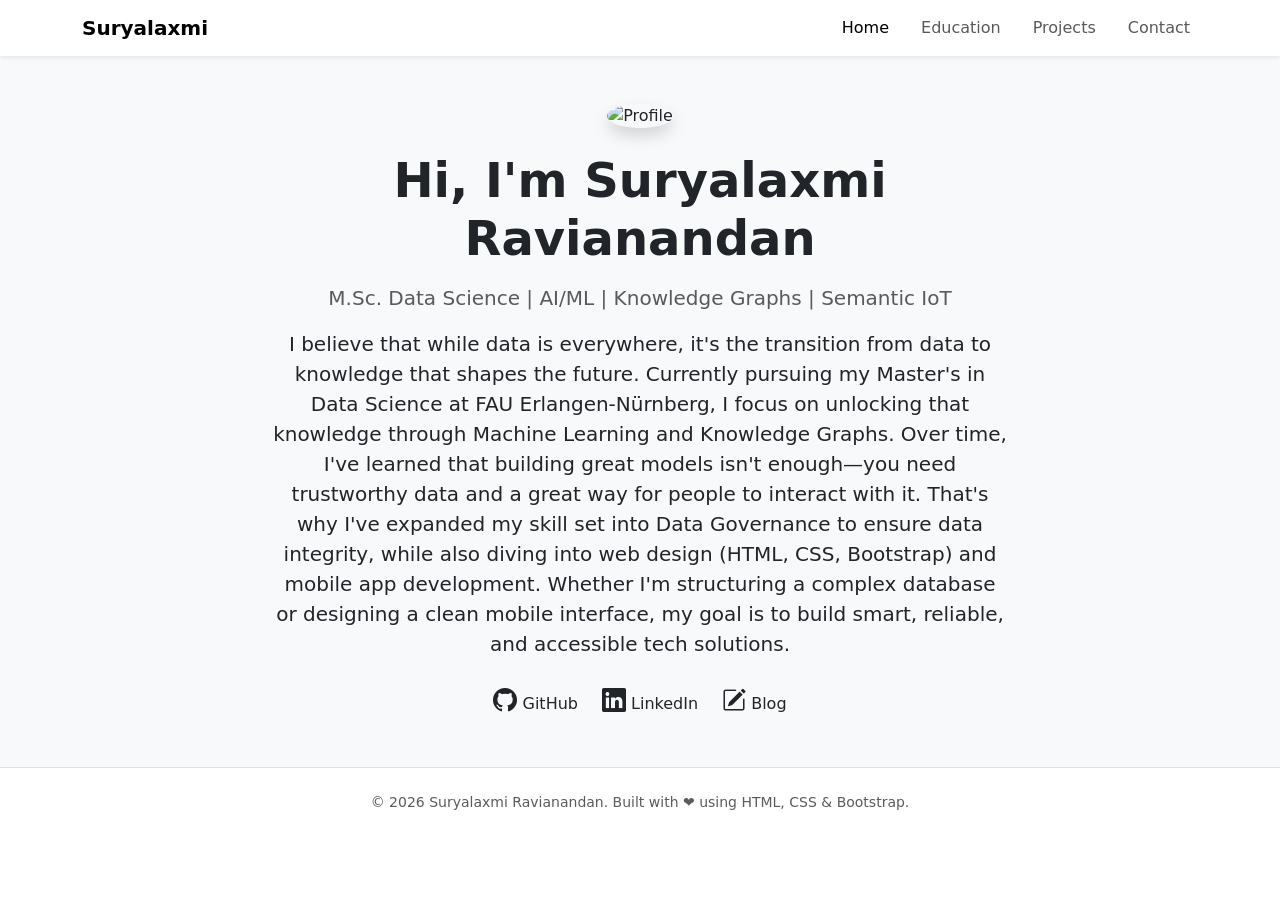
==== index.html @ 90bdd828 "Add files via upload" ====
<!DOCTYPE html>
<html lang="en">
<head>
  <meta charset="UTF-8" />
  <meta name="viewport" content="width=device-width, initial-scale=1.0"/>

  <title>Suryalaxmi Ravianandan | Data Scientist & AI Engineer</title>
  <meta name="description" content="M.Sc. Data Scientist specializing in AI/ML, Knowledge Graphs & Semantic IoT. Portfolio showcasing Python, LLMs, RML, QA testing & compliance automation.">
  <meta name="keywords" content="data science, AI, machine learning, knowledge graphs, Python, semantic web, IoT, QA testing, content moderation">
  <meta name="author" content="Suryalaxmi Ravianandan">

  <link rel="preconnect" href="https://fonts.googleapis.com">
  <link rel="preconnect" href="https://fonts.gstatic.com" crossorigin>
  <link href="https://fonts.googleapis.com/css2?family=Poppins:wght@400;500;600;700&family=Roboto:wght@300;400;500&display=swap" rel="stylesheet">
  <link href="https://cdn.jsdelivr.net/npm/bootstrap@5.3.0/dist/css/bootstrap.min.css" rel="stylesheet">
  <link rel="stylesheet" href="https://cdn.jsdelivr.net/npm/bootstrap-icons@1.11.0/font/bootstrap-icons.css">
  <link href="https://unpkg.com/aos@2.3.1/dist/aos.css" rel="stylesheet">
  <link rel="stylesheet" href="css/styles.css">
</head>

<body>

  <nav class="navbar navbar-expand-lg navbar-light bg-white shadow-sm sticky-top">
    <div class="container">
      <a class="navbar-brand fw-bold" href="index.html">Suryalaxmi</a>
      <button class="navbar-toggler" type="button" data-bs-toggle="collapse" data-bs-target="#navbarNav">
        <span class="navbar-toggler-icon"></span>
      </button>
      <div class="collapse navbar-collapse justify-content-end" id="navbarNav">
        <ul class="navbar-nav gap-3">
          <li class="nav-item"><a class="nav-link active" href="index.html">Home</a></li>
          <li class="nav-item"><a class="nav-link" href="resume.html">Education</a></li>
          <li class="nav-item"><a class="nav-link" href="projects.html">Projects</a></li>
          <li class="nav-item"><a class="nav-link" href="contact.html">Contact</a></li>
        </ul>
      </div>
    </div>
  </nav>

  <main id="hero" class="py-5 py-lg-7 bg-light">
    <div class="container">
      <div class="row align-items-center">
        <div class="col-lg-8 mx-auto text-center" data-aos="fade-up">
          <img src="assets/my-photo1.jpeg" alt="Profile" class="rounded-circle mb-4 shadow" width="150">
          <h5 class="display-5 fw-bold mb-3 text-center">Hi, I'm Suryalaxmi Ravianandan</h5>
          <p class="lead text-muted">M.Sc. Data Science | AI/ML | Knowledge Graphs | Semantic IoT</p>

          <p class="lead mb-4">
            <span class="d-block d-md-inline">I believe that while data is everywhere, it's the transition from data to knowledge that shapes the future.
              Currently pursuing my Master's in Data Science at FAU Erlangen-Nürnberg, I focus on unlocking that knowledge through Machine Learning and Knowledge Graphs.

              Over time, I've learned that building great models isn't enough—you need trustworthy data and a great way for people to interact with it.
              That's why I've expanded my skill set into Data Governance to ensure data integrity, while also diving into web design (HTML, CSS, Bootstrap) and mobile app development.
              Whether I'm structuring a complex database or designing a clean mobile interface, my goal is to build smart, reliable, and accessible tech solutions.
            </span>
          </p>

          <div class="mt-4 d-flex justify-content-center gap-4 social-links">
            <a href="https://github.com/suravi73" target="_blank" rel="noopener noreferrer" class="text-decoration-none text-dark">
              <i class="bi bi-github fs-4"></i> GitHub
            </a>
            <a href="http://www.linkedin.com/in/suryalaxmi-ravianandan" target="_blank" rel="noopener noreferrer" class="text-decoration-none text-dark">
              <i class="bi bi-linkedin fs-4"></i> LinkedIn
            </a>
            <a href="https://suryasbloom.wordpress.com/" target="_blank" rel="noopener noreferrer" class="text-decoration-none text-dark">
              <i class="bi bi-pencil-square fs-4"></i> Blog
            </a>
          </div>
        </div>
      </div>
    </div>
  </main>

  <footer class="py-4 text-center text-muted small border-top">
    <div class="container">
      &copy; 2026 Suryalaxmi Ravianandan. Built with ❤️ using HTML, CSS & Bootstrap.
    </div>
  </footer>

  <script src="https://cdn.jsdelivr.net/npm/bootstrap@5.3.0/dist/js/bootstrap.bundle.min.js"></script>
  <script src="https://unpkg.com/aos@2.3.1/dist/aos.js"></script>
  <script>AOS.init({ duration: 800, once: true });</script>

</body>
</html>
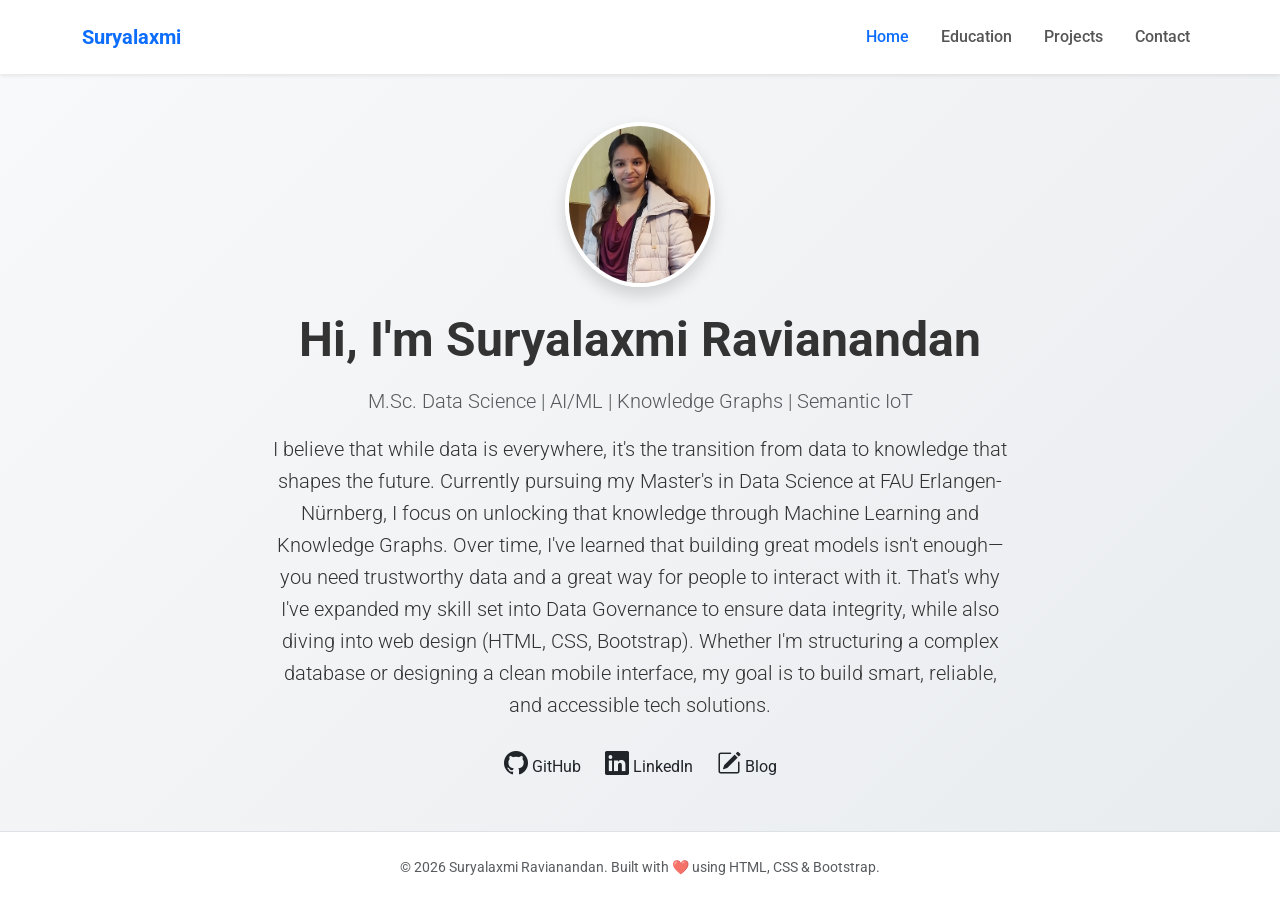
==== commit 69c29774: "Update introduction in index.html Removed mention of mobile app development from the introduction." ====
--- a/index.html
+++ b/index.html
@@ -50,7 +50,7 @@
               Currently pursuing my Master's in Data Science at FAU Erlangen-Nürnberg, I focus on unlocking that knowledge through Machine Learning and Knowledge Graphs.
 
               Over time, I've learned that building great models isn't enough—you need trustworthy data and a great way for people to interact with it.
-              That's why I've expanded my skill set into Data Governance to ensure data integrity, while also diving into web design (HTML, CSS, Bootstrap) and mobile app development.
+              That's why I've expanded my skill set into Data Governance to ensure data integrity, while also diving into web design (HTML, CSS, Bootstrap).
               Whether I'm structuring a complex database or designing a clean mobile interface, my goal is to build smart, reliable, and accessible tech solutions.
             </span>
           </p>
--- a/css/styles.css
+++ b/css/styles.css
@@ -0,0 +1,208 @@
+/* ============================================
+   CUSTOM STYLES FOR PORTFOLIO
+   ============================================ */
+
+/* --- Global Settings --- */
+html {
+  scroll-behavior: smooth;
+  scroll-padding-top: 80px; /* Offset for sticky navbar */
+}
+
+body {
+  font-family: 'Roboto', -apple-system, BlinkMacSystemFont, 'Segoe UI', sans-serif;
+  font-weight: 400;
+  line-height: 1.6;
+  color: #333;
+}
+
+h1, h2, h3, h4, h5, h6,
+.navbar-brand,
+.resume-title {
+  font-family: 'Poppins', 'Roboto', sans-serif;
+  font-weight: 600;
+}
+
+/* --- Navbar --- */
+.navbar {
+  padding: 1rem 0;
+}
+
+.navbar-brand {
+  font-size: 1.25rem;
+  color: #0d6efd !important;
+}
+
+.nav-link {
+  font-weight: 500;
+  color: #555 !important;
+  transition: color 0.2s ease;
+}
+
+.nav-link:hover,
+.nav-link.active {
+  color: #0d6efd !important;
+}
+
+/* --- Page layout (multi-page) --- */
+.page-main {
+  min-height: calc(100vh - 160px);
+}
+#hero {
+  min-height: 80vh;
+  display: flex;
+  align-items: center;
+  background: linear-gradient(135deg, #f8f9fa 0%, #e9ecef 100%);
+}
+
+#hero img {
+  border: 4px solid white;
+  box-shadow: 0 0.5rem 1rem rgba(0,0,0,0.15);
+  transition: transform 0.3s ease;
+}
+
+#hero img:hover {
+  transform: scale(1.05);
+}
+
+/* --- Resume Section --- */
+.resume-section {
+  padding: 5rem 0;
+}
+
+.resume-title {
+  font-size: 1.5rem;
+  color: #2c3e50;
+}
+
+.resume-item {
+  transition: transform 0.2s ease, box-shadow 0.2s ease;
+  background: white;
+}
+
+.resume-item:hover {
+  transform: translateY(-3px);
+  box-shadow: 0 0.75rem 1.5rem rgba(0,0,0,0.1) !important;
+}
+
+/* --- Skill Badges --- */
+.badge {
+  font-weight: 500;
+  font-size: 0.85rem;
+  padding: 0.4em 0.8em;
+  border-radius: 6px;
+}
+
+/* --- Buttons --- */
+.btn {
+  padding: 0.6rem 1.5rem;
+  font-weight: 500;
+  border-radius: 8px;
+  transition: all 0.2s ease;
+}
+
+.btn-primary {
+  background: #0d6efd;
+  border: none;
+}
+
+.btn-primary:hover {
+  background: #0b5ed7;
+  transform: translateY(-2px);
+  box-shadow: 0 0.5rem 1rem rgba(13, 110, 253, 0.3);
+}
+
+.btn-outline-secondary:hover {
+  transform: translateY(-2px);
+}
+
+/* --- Social Links --- */
+.social-links a {
+  transition: transform 0.2s ease, color 0.2s ease;
+}
+
+.social-links a:hover {
+  transform: translateY(-3px);
+  color: #0d6efd !important;
+}
+
+/* --- Contact Section --- */
+#contact {
+  background: linear-gradient(135deg, #f8f9fa 0%, #ffffff 100%);
+}
+
+/* --- Footer --- */
+footer {
+  background: #fff;
+  font-size: 0.9rem;
+}
+
+/* --- Section Spacing --- */
+section {
+  padding: 4rem 0;
+}
+
+/* --- Responsive Tweaks --- */
+@media (max-width: 991px) {
+  #hero {
+    min-height: auto;
+    padding: 4rem 0;
+  }
+  
+  .col-lg-6 {
+    margin-bottom: 2rem;
+  }
+  
+  section {
+    padding: 3rem 0;
+  }
+}
+
+/* --- Anchor Scroll Offset (for sections with IDs) --- */
+section[id] {
+  scroll-margin-top: 80px;
+}
+
+/* --- Skill Tags Container --- */
+.skill-tags {
+  display: flex;
+  flex-wrap: wrap;
+  gap: 0.5rem;
+}
+
+/* --- Resume Item List Styling --- */
+.resume-item ul {
+  padding-left: 1.2rem;
+  margin-bottom: 0.5rem;
+}
+
+.resume-item ul li {
+  margin-bottom: 0.25rem;
+}
+
+/* --- Link Styling --- */
+a {
+  color: #0d6efd;
+  text-decoration: none;
+  transition: color 0.2s ease;
+}
+
+a:hover {
+  color: #0b5ed7;
+  text-decoration: underline;
+}
+
+/* --- Profile Image Responsive --- */
+@media (max-width: 576px) {
+  #hero img {
+    width: 120px !important;
+    height: 120px !important;
+  }
+  
+  .display-5 {
+    font-size: 1.75rem;
+  }
+  
+  .lead {
+    font-size: 1rem;
+  }
+}
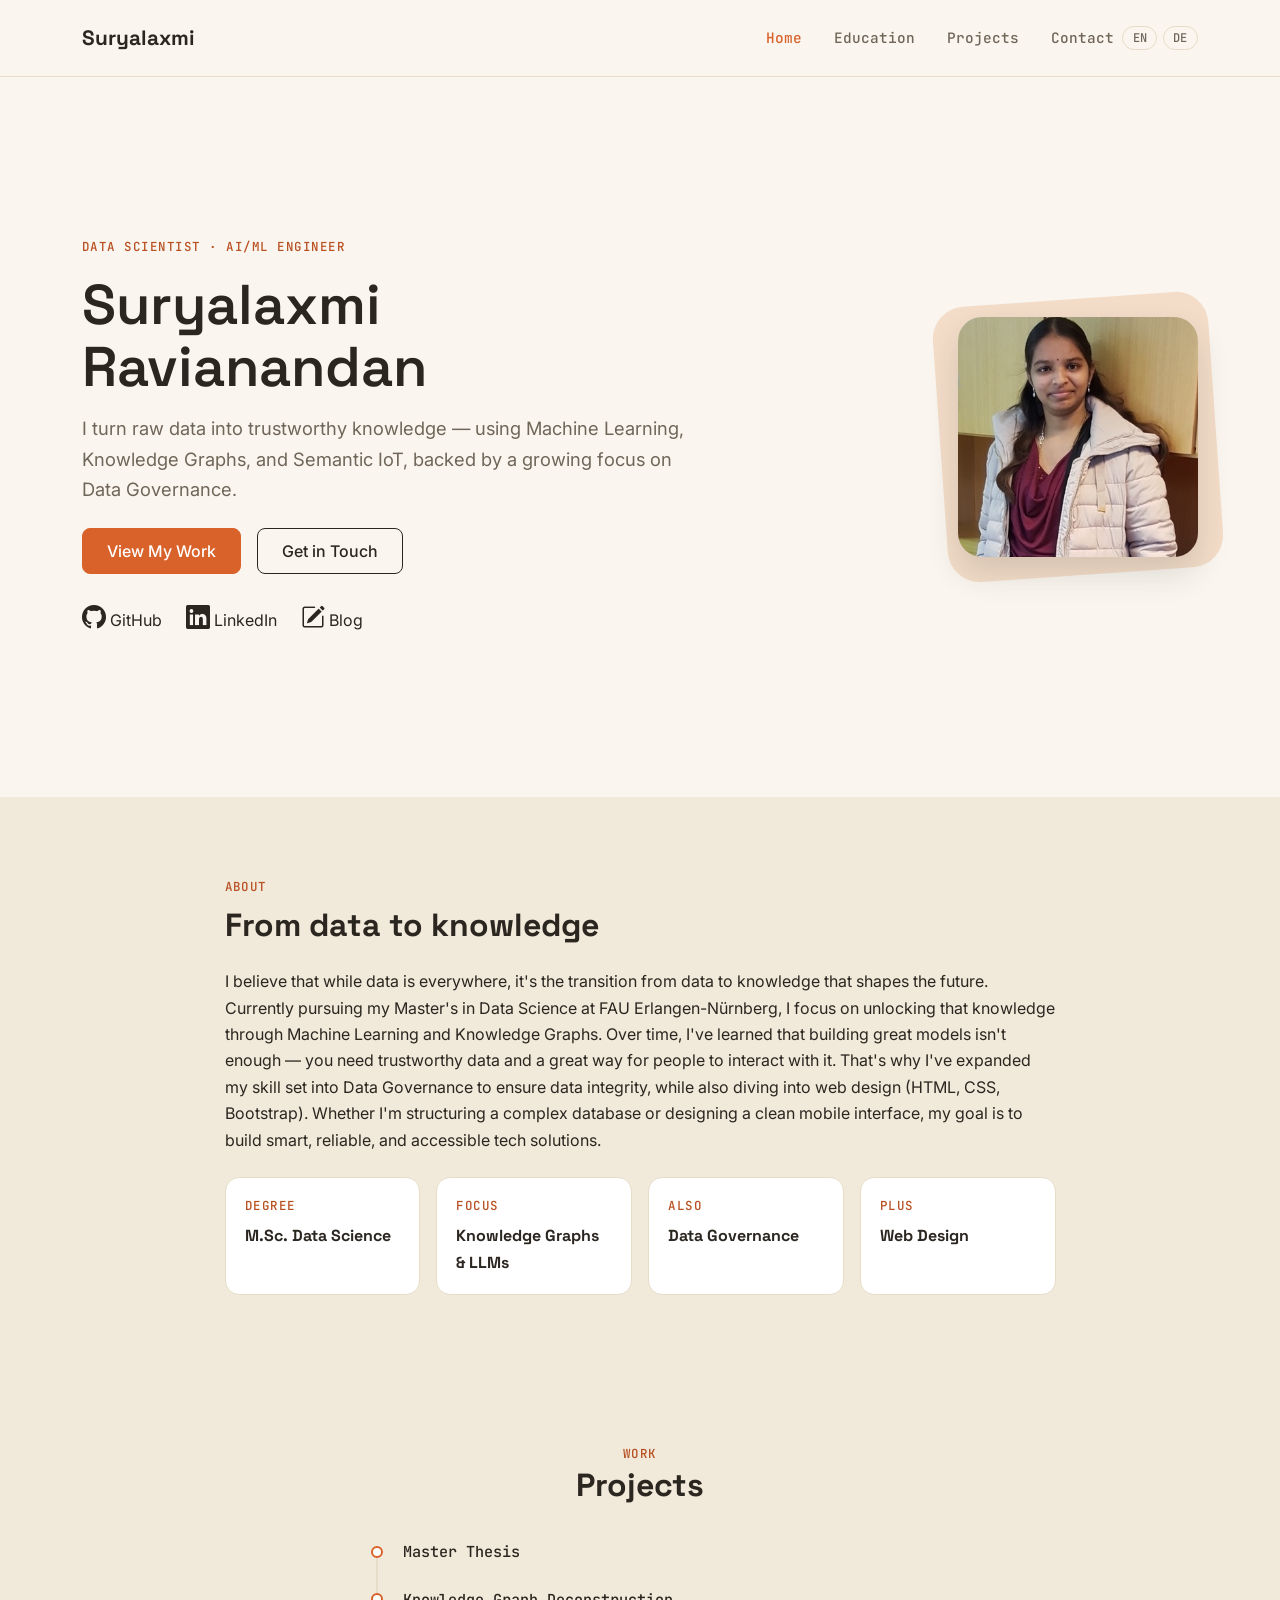
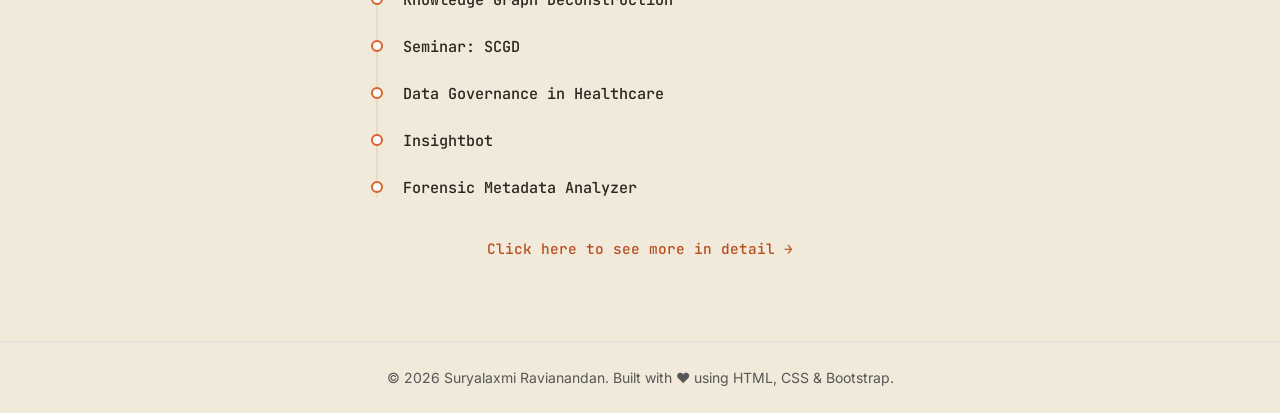
==== commit 6dacf146: "Update index.html" ====
--- a/index.html
+++ b/index.html
@@ -3,6 +3,7 @@
 <head>
   <meta charset="UTF-8" />
   <meta name="viewport" content="width=device-width, initial-scale=1.0"/>
+  <script>(function(){try{if(localStorage.getItem('site-lang')==='de'){document.documentElement.setAttribute('data-lang','de');}}catch(e){}})();</script>
 
   <title>Suryalaxmi Ravianandan | Data Scientist & AI Engineer</title>
   <meta name="description" content="M.Sc. Data Scientist specializing in AI/ML, Knowledge Graphs & Semantic IoT. Portfolio showcasing Python, LLMs, RML, QA testing & compliance automation.">
@@ -11,7 +12,7 @@
 
   <link rel="preconnect" href="https://fonts.googleapis.com">
   <link rel="preconnect" href="https://fonts.gstatic.com" crossorigin>
-  <link href="https://fonts.googleapis.com/css2?family=Poppins:wght@400;500;600;700&family=Roboto:wght@300;400;500&display=swap" rel="stylesheet">
+  <link href="https://fonts.googleapis.com/css2?family=Space+Grotesk:wght@500;600;700&family=Inter:wght@300;400;500;600&family=JetBrains+Mono:wght@400;500&display=swap" rel="stylesheet">
   <link href="https://cdn.jsdelivr.net/npm/bootstrap@5.3.0/dist/css/bootstrap.min.css" rel="stylesheet">
   <link rel="stylesheet" href="https://cdn.jsdelivr.net/npm/bootstrap-icons@1.11.0/font/bootstrap-icons.css">
   <link href="https://unpkg.com/aos@2.3.1/dist/aos.css" rel="stylesheet">
@@ -20,66 +21,178 @@
 
 <body>
 
-  <nav class="navbar navbar-expand-lg navbar-light bg-white shadow-sm sticky-top">
+  <nav class="navbar navbar-expand-lg navbar-light site-nav sticky-top">
     <div class="container">
       <a class="navbar-brand fw-bold" href="index.html">Suryalaxmi</a>
-      <button class="navbar-toggler" type="button" data-bs-toggle="collapse" data-bs-target="#navbarNav">
-        <span class="navbar-toggler-icon"></span>
-      </button>
       <div class="collapse navbar-collapse justify-content-end" id="navbarNav">
         <ul class="navbar-nav gap-3">
-          <li class="nav-item"><a class="nav-link active" href="index.html">Home</a></li>
-          <li class="nav-item"><a class="nav-link" href="resume.html">Education</a></li>
-          <li class="nav-item"><a class="nav-link" href="projects.html">Projects</a></li>
-          <li class="nav-item"><a class="nav-link" href="contact.html">Contact</a></li>
+          <li class="nav-item">
+            <a class="nav-link active lang-en" href="index.html">Home</a>
+            <a class="nav-link active lang-de" href="index.html">Start</a>
+          </li>
+          <li class="nav-item">
+            <a class="nav-link lang-en" href="resume.html">Education</a>
+            <a class="nav-link lang-de" href="resume.html">Ausbildung</a>
+          </li>
+          <li class="nav-item">
+            <a class="nav-link lang-en" href="projects.html">Projects</a>
+            <a class="nav-link lang-de" href="projects.html">Projekte</a>
+          </li>
+          <li class="nav-item">
+            <a class="nav-link lang-en" href="contact.html">Contact</a>
+            <a class="nav-link lang-de" href="contact.html">Kontakt</a>
+          </li>
         </ul>
+      </div>
+      <div class="d-flex align-items-center gap-2">
+        <div class="lang-switch" role="group" aria-label="Language switch">
+          <button type="button" class="lang-btn" data-lang-btn="en">EN</button>
+          <button type="button" class="lang-btn" data-lang-btn="de">DE</button>
+        </div>
+        <button class="navbar-toggler" type="button" data-bs-toggle="collapse" data-bs-target="#navbarNav">
+          <span class="navbar-toggler-icon"></span>
+        </button>
       </div>
     </div>
   </nav>
 
-  <main id="hero" class="py-5 py-lg-7 bg-light">
+  <main id="hero">
     <div class="container">
-      <div class="row align-items-center">
-        <div class="col-lg-8 mx-auto text-center" data-aos="fade-up">
-          <img src="assets/my-photo1.jpeg" alt="Profile" class="rounded-circle mb-4 shadow" width="150">
-          <h5 class="display-5 fw-bold mb-3 text-center">Hi, I'm Suryalaxmi Ravianandan</h5>
-          <p class="lead text-muted">M.Sc. Data Science | AI/ML | Knowledge Graphs | Semantic IoT</p>
-
-          <p class="lead mb-4">
-            <span class="d-block d-md-inline">I believe that while data is everywhere, it's the transition from data to knowledge that shapes the future.
-              Currently pursuing my Master's in Data Science at FAU Erlangen-Nürnberg, I focus on unlocking that knowledge through Machine Learning and Knowledge Graphs.
-
-              Over time, I've learned that building great models isn't enough—you need trustworthy data and a great way for people to interact with it.
-              That's why I've expanded my skill set into Data Governance to ensure data integrity, while also diving into web design (HTML, CSS, Bootstrap).
-              Whether I'm structuring a complex database or designing a clean mobile interface, my goal is to build smart, reliable, and accessible tech solutions.
-            </span>
+      <div class="row align-items-center g-5">
+        <div class="col-lg-7" data-aos="fade-up">
+          <p class="eyebrow mb-3 lang-en">Data Scientist · AI/ML Engineer</p>
+          <p class="eyebrow mb-3 lang-de">Data Scientist · KI/ML-Ingenieurin</p>
+          <h1 class="hero-name">Suryalaxmi<br>Ravianandan</h1>
+          <p class="hero-tagline mb-4 lang-en">
+            I turn raw data into trustworthy knowledge — using Machine Learning, Knowledge Graphs, and Semantic IoT, backed by a growing focus on Data Governance.
           </p>
-
-          <div class="mt-4 d-flex justify-content-center gap-4 social-links">
-            <a href="https://github.com/suravi73" target="_blank" rel="noopener noreferrer" class="text-decoration-none text-dark">
+          <p class="hero-tagline mb-4 lang-de">
+            Ich verwandle Rohdaten in vertrauenswürdiges Wissen — mit Machine Learning, Knowledge Graphs und Semantic IoT, ergänzt durch einen wachsenden Schwerpunkt auf Data Governance.
+          </p>
+          <div class="d-flex flex-wrap gap-3 mb-4">
+            <a href="projects.html" class="btn btn-accent lang-en">View My Work</a>
+            <a href="projects.html" class="btn btn-accent lang-de">Meine Projekte</a>
+            <a href="contact.html" class="btn btn-outline-accent lang-en">Get in Touch</a>
+            <a href="contact.html" class="btn btn-outline-accent lang-de">Kontakt aufnehmen</a>
+          </div>
+          <div class="d-flex gap-4 social-links">
+            <a href="https://github.com/suravi73" target="_blank" rel="noopener noreferrer" class="text-decoration-none">
               <i class="bi bi-github fs-4"></i> GitHub
             </a>
-            <a href="http://www.linkedin.com/in/suryalaxmi-ravianandan" target="_blank" rel="noopener noreferrer" class="text-decoration-none text-dark">
+            <a href="http://www.linkedin.com/in/suryalaxmi-ravianandan" target="_blank" rel="noopener noreferrer" class="text-decoration-none">
               <i class="bi bi-linkedin fs-4"></i> LinkedIn
             </a>
-            <a href="https://suryasbloom.wordpress.com/" target="_blank" rel="noopener noreferrer" class="text-decoration-none text-dark">
+            <a href="https://suryasbloom.wordpress.com/" target="_blank" rel="noopener noreferrer" class="text-decoration-none">
               <i class="bi bi-pencil-square fs-4"></i> Blog
             </a>
           </div>
+        </div>
+        <div class="col-lg-5 text-center text-lg-end" data-aos="fade-up" data-aos-delay="100">
+          <span class="hero-photo-wrap">
+            <img src="assets/my-photo1.jpeg" alt="Profile" class="hero-photo">
+          </span>
         </div>
       </div>
     </div>
   </main>
 
+  <section id="about" class="about-section">
+    <div class="container">
+      <div class="row justify-content-center">
+        <div class="col-lg-9" data-aos="fade-up">
+          <p class="eyebrow mb-2 lang-en">About</p>
+          <p class="eyebrow mb-2 lang-de">Über mich</p>
+          <h2 class="fw-bold mb-4 lang-en">From data to knowledge</h2>
+          <h2 class="fw-bold mb-4 lang-de">Von Daten zu Wissen</h2>
+          <p class="mb-4 lang-en">
+            I believe that while data is everywhere, it's the transition from data to knowledge that shapes the future.
+            Currently pursuing my Master's in Data Science at FAU Erlangen-Nürnberg, I focus on unlocking that knowledge through Machine Learning and Knowledge Graphs.
+            Over time, I've learned that building great models isn't enough — you need trustworthy data and a great way for people to interact with it.
+            That's why I've expanded my skill set into Data Governance to ensure data integrity, while also diving into web design (HTML, CSS, Bootstrap).
+            Whether I'm structuring a complex database or designing a clean mobile interface, my goal is to build smart, reliable, and accessible tech solutions.
+          </p>
+          <p class="mb-4 lang-de">
+            Ich glaube, dass Daten zwar überall vorhanden sind, aber erst der Übergang von Daten zu Wissen die Zukunft gestaltet.
+            Im Rahmen meines Masterstudiums in Data Science an der FAU Erlangen-Nürnberg erschließe ich dieses Wissen mit Machine Learning und Knowledge Graphs.
+            Mit der Zeit habe ich gelernt, dass gute Modelle allein nicht genügen — man braucht vertrauenswürdige Daten und eine gute Art, mit ihnen zu interagieren.
+            Deshalb habe ich mein Profil um Data Governance erweitert, um Datenintegrität sicherzustellen, und mich zusätzlich dem Webdesign (HTML, CSS, Bootstrap) gewidmet.
+            Ob ich eine komplexe Datenbank strukturiere oder eine übersichtliche mobile Oberfläche gestalte — mein Ziel ist es, smarte, zuverlässige und zugängliche Technik zu bauen.
+          </p>
+          <div class="row g-3">
+            <div class="col-6 col-md-3">
+              <div class="highlight-card">
+                <span class="mono-label lang-en">Degree</span>
+                <span class="mono-label lang-de">Abschluss</span>
+                <strong>M.Sc. Data Science</strong>
+              </div>
+            </div>
+            <div class="col-6 col-md-3">
+              <div class="highlight-card">
+                <span class="mono-label lang-en">Focus</span>
+                <span class="mono-label lang-de">Schwerpunkt</span>
+                <strong class="lang-en">Knowledge Graphs & LLMs</strong>
+                <strong class="lang-de">Knowledge Graphs & LLMs</strong>
+              </div>
+            </div>
+            <div class="col-6 col-md-3">
+              <div class="highlight-card">
+                <span class="mono-label lang-en">Also</span>
+                <span class="mono-label lang-de">Außerdem</span>
+                <strong>Data Governance</strong>
+              </div>
+            </div>
+            <div class="col-6 col-md-3">
+              <div class="highlight-card">
+                <span class="mono-label lang-en">Plus</span>
+                <span class="mono-label lang-de">Zudem</span>
+                <strong class="lang-en">Web Design</strong>
+                <strong class="lang-de">Webdesign</strong>
+              </div>
+            </div>
+          </div>
+        </div>
+      </div>
+    </div>
+  </section>
+
+  <section id="projects-preview" class="projects-preview-section">
+    <div class="container">
+      <div class="text-center mb-4" data-aos="fade-up">
+        <span class="eyebrow lang-en">Work</span>
+        <span class="eyebrow lang-de">Arbeit</span>
+        <h2 class="fw-bold lang-en">Projects</h2>
+        <h2 class="fw-bold lang-de">Projekte</h2>
+      </div>
+      <div class="row justify-content-center">
+        <div class="col-lg-6">
+          <ul class="project-graph list-unstyled" data-aos="fade-up" data-aos-delay="100">
+            <li class="project-node"><a href="projects.html">Master Thesis</a></li>
+            <li class="project-node"><a href="projects.html">Knowledge Graph Deconstruction</a></li>
+            <li class="project-node"><a href="projects.html">Seminar: SCGD</a></li>
+            <li class="project-node"><a href="projects.html">Data Governance in Healthcare</a></li>
+            <li class="project-node"><a href="projects.html">Insightbot</a></li>
+            <li class="project-node"><a href="projects.html">Forensic Metadata Analyzer</a></li>
+          </ul>
+          <p class="text-center mt-4" data-aos="fade-up">
+            <a href="projects.html" class="view-more-link lang-en">Click here to see more in detail &rarr;</a>
+            <a href="projects.html" class="view-more-link lang-de">Hier klicken für mehr Details &rarr;</a>
+          </p>
+        </div>
+      </div>
+    </div>
+  </section>
+
   <footer class="py-4 text-center text-muted small border-top">
     <div class="container">
-      &copy; 2026 Suryalaxmi Ravianandan. Built with ❤️ using HTML, CSS & Bootstrap.
+      <span class="lang-en">&copy; 2026 Suryalaxmi Ravianandan. Built with ❤️ using HTML, CSS & Bootstrap.</span>
+      <span class="lang-de">&copy; 2026 Suryalaxmi Ravianandan. Erstellt mit ❤️ mit HTML, CSS & Bootstrap.</span>
     </div>
   </footer>
 
   <script src="https://cdn.jsdelivr.net/npm/bootstrap@5.3.0/dist/js/bootstrap.bundle.min.js"></script>
   <script src="https://unpkg.com/aos@2.3.1/dist/aos.js"></script>
   <script>AOS.init({ duration: 800, once: true });</script>
+  <script src="js/lang.js"></script>
 
 </body>
 </html>
--- a/css/styles.css
+++ b/css/styles.css
@@ -1,67 +1,219 @@
 /* ============================================
-   CUSTOM STYLES FOR PORTFOLIO
+   DESIGN TOKENS
    ============================================ */
+:root {
+  --bg: #faf6ef;
+  --bg-soft: #f1e9da;
+  --surface: #ffffff;
+  --ink: #2b2620;
+  --ink-muted: #6f6659;
+  --border: #e6dcc8;
+
+  --accent: #d9622b;
+  --accent-dark: #b84f21;
+  --accent-soft: #f3ddc9;
+
+  --font-display: 'Space Grotesk', 'Poppins', sans-serif;
+  --font-body: 'Inter', 'Roboto', sans-serif;
+  --font-mono: 'JetBrains Mono', 'Courier New', monospace;
+}
+
+/* --- Language toggle visibility --- */
+html:not([data-lang="de"]) .lang-de {
+  display: none !important;
+}
+
+html[data-lang="de"] .lang-en {
+  display: none !important;
+}
+
+.lang-switch {
+  display: flex;
+  align-items: center;
+  gap: 0.35rem;
+}
+
+.lang-btn {
+  font-family: var(--font-mono);
+  font-size: 0.75rem;
+  font-weight: 500;
+  background: none;
+  border: 1px solid var(--border);
+  color: var(--ink-muted);
+  padding: 0.25rem 0.6rem;
+  border-radius: 999px;
+  cursor: pointer;
+  line-height: 1.2;
+  transition: all 0.2s ease;
+}
+
+.lang-btn:hover {
+  border-color: var(--accent);
+  color: var(--accent-dark);
+}
+
+.lang-btn.active {
+  background: var(--accent);
+  border-color: var(--accent);
+  color: #fff;
+}
 
 /* --- Global Settings --- */
 html {
   scroll-behavior: smooth;
-  scroll-padding-top: 80px; /* Offset for sticky navbar */
+  scroll-padding-top: 80px;
 }
 
 body {
-  font-family: 'Roboto', -apple-system, BlinkMacSystemFont, 'Segoe UI', sans-serif;
+  font-family: var(--font-body);
   font-weight: 400;
-  line-height: 1.6;
-  color: #333;
+  line-height: 1.65;
+  color: var(--ink);
+  background: var(--bg);
 }
 
 h1, h2, h3, h4, h5, h6,
 .navbar-brand,
 .resume-title {
-  font-family: 'Poppins', 'Roboto', sans-serif;
+  font-family: var(--font-display);
   font-weight: 600;
+  color: var(--ink);
+}
+
+a {
+  color: var(--accent);
+  text-decoration: none;
+  transition: color 0.2s ease;
+}
+
+a:hover {
+  color: var(--accent-dark);
+  text-decoration: underline;
+}
+
+.text-primary {
+  color: var(--accent-dark) !important;
+}
+
+/* --- Eyebrow / mono labels --- */
+.eyebrow,
+.mono-label {
+  font-family: var(--font-mono);
+  text-transform: uppercase;
+  letter-spacing: 0.12em;
+  font-size: 0.78rem;
+  color: var(--accent-dark);
+  font-weight: 500;
+}
+
+.section-title .eyebrow {
+  display: block;
+  margin-bottom: 0.5rem;
 }
 
 /* --- Navbar --- */
-.navbar {
+.site-nav {
   padding: 1rem 0;
+  background: var(--bg) !important;
+  border-bottom: 1px solid var(--border);
+  box-shadow: none !important;
 }
 
 .navbar-brand {
-  font-size: 1.25rem;
-  color: #0d6efd !important;
+  font-size: 1.3rem;
+  color: var(--ink) !important;
 }
 
 .nav-link {
-  font-weight: 500;
-  color: #555 !important;
+  font-family: var(--font-mono);
+  font-size: 0.9rem;
+  font-weight: 500;
+  color: var(--ink-muted) !important;
   transition: color 0.2s ease;
 }
 
 .nav-link:hover,
 .nav-link.active {
-  color: #0d6efd !important;
+  color: var(--accent) !important;
 }
 
 /* --- Page layout (multi-page) --- */
 .page-main {
   min-height: calc(100vh - 160px);
 }
+
+/* --- Hero --- */
 #hero {
   min-height: 80vh;
   display: flex;
   align-items: center;
-  background: linear-gradient(135deg, #f8f9fa 0%, #e9ecef 100%);
-}
-
-#hero img {
-  border: 4px solid white;
-  box-shadow: 0 0.5rem 1rem rgba(0,0,0,0.15);
+  background: var(--bg);
+}
+
+.hero-tagline {
+  font-size: 1.15rem;
+  color: var(--ink-muted);
+  max-width: 42rem;
+}
+
+.hero-name {
+  font-size: clamp(2.25rem, 5vw, 3.5rem);
+  line-height: 1.1;
+  margin-bottom: 1rem;
+}
+
+.hero-photo-wrap {
+  position: relative;
+  display: inline-block;
+}
+
+.hero-photo-wrap::before {
+  content: "";
+  position: absolute;
+  inset: -18px;
+  background: var(--accent-soft);
+  border-radius: 32px;
+  transform: rotate(-4deg);
+  z-index: 0;
+}
+
+.hero-photo {
+  position: relative;
+  z-index: 1;
+  width: 240px;
+  height: 240px;
+  object-fit: cover;
+  border-radius: 24px;
+  box-shadow: 0 1rem 2rem rgba(43, 38, 32, 0.15);
   transition: transform 0.3s ease;
 }
 
-#hero img:hover {
-  transform: scale(1.05);
+.hero-photo:hover {
+  transform: translateY(-4px);
+}
+
+/* --- About / Highlights --- */
+.about-section {
+  background: var(--bg-soft);
+  padding: 5rem 0;
+}
+
+.highlight-card {
+  background: var(--surface);
+  border: 1px solid var(--border);
+  border-radius: 14px;
+  padding: 1.1rem 1.2rem;
+  height: 100%;
+}
+
+.highlight-card .mono-label {
+  display: block;
+  margin-bottom: 0.35rem;
+}
+
+.highlight-card strong {
+  font-family: var(--font-display);
+  font-size: 1rem;
 }
 
 /* --- Resume Section --- */
@@ -70,18 +222,39 @@
 }
 
 .resume-title {
-  font-size: 1.5rem;
-  color: #2c3e50;
+  font-size: 1.4rem;
+  color: var(--ink);
 }
 
 .resume-item {
   transition: transform 0.2s ease, box-shadow 0.2s ease;
-  background: white;
+  background: var(--surface);
+  border-color: var(--border) !important;
 }
 
 .resume-item:hover {
   transform: translateY(-3px);
-  box-shadow: 0 0.75rem 1.5rem rgba(0,0,0,0.1) !important;
+  box-shadow: 0 0.75rem 1.5rem rgba(43, 38, 32, 0.1) !important;
+}
+
+/* --- Featured project treatment --- */
+.resume-item.featured-item {
+  border: 1px solid var(--border) !important;
+  border-left: 4px solid var(--accent) !important;
+  background: linear-gradient(180deg, var(--accent-soft) 0%, var(--surface) 18%);
+}
+
+.resume-item.featured-item .eyebrow {
+  margin-bottom: 0.4rem;
+}
+
+.resume-item.featured-item h4 {
+  font-size: 1.3rem;
+}
+
+.resume-item.featured-item .skill-tags .badge {
+  background: var(--accent) !important;
+  color: #fff !important;
 }
 
 /* --- Skill Badges --- */
@@ -92,6 +265,17 @@
   border-radius: 6px;
 }
 
+.skill-tags .badge {
+  font-family: var(--font-mono);
+  font-size: 0.72rem;
+  font-weight: 500;
+  letter-spacing: 0.02em;
+  border-radius: 999px;
+  padding: 0.4em 0.9em;
+  background: var(--accent-soft) !important;
+  color: var(--accent-dark) !important;
+}
+
 /* --- Buttons --- */
 .btn {
   padding: 0.6rem 1.5rem;
@@ -100,15 +284,33 @@
   transition: all 0.2s ease;
 }
 
-.btn-primary {
-  background: #0d6efd;
-  border: none;
-}
-
-.btn-primary:hover {
-  background: #0b5ed7;
+.btn-primary,
+.btn-accent {
+  background: var(--accent);
+  border: 1px solid var(--accent);
+  color: #fff;
+}
+
+.btn-primary:hover,
+.btn-accent:hover {
+  background: var(--accent-dark);
+  border-color: var(--accent-dark);
+  color: #fff;
   transform: translateY(-2px);
-  box-shadow: 0 0.5rem 1rem rgba(13, 110, 253, 0.3);
+  box-shadow: 0 0.5rem 1rem rgba(217, 98, 43, 0.3);
+}
+
+.btn-outline-accent {
+  background: transparent;
+  border: 1.5px solid var(--ink);
+  color: var(--ink);
+}
+
+.btn-outline-accent:hover {
+  background: var(--ink);
+  border-color: var(--ink);
+  color: var(--bg);
+  transform: translateY(-2px);
 }
 
 .btn-outline-secondary:hover {
@@ -117,23 +319,98 @@
 
 /* --- Social Links --- */
 .social-links a {
+  color: var(--ink);
   transition: transform 0.2s ease, color 0.2s ease;
 }
 
 .social-links a:hover {
   transform: translateY(-3px);
-  color: #0d6efd !important;
+  color: var(--accent) !important;
+}
+
+/* --- Projects Preview (homepage) --- */
+.projects-preview-section {
+  background: var(--bg-soft);
+}
+
+.project-graph {
+  position: relative;
+  margin: 0;
+  padding: 0;
+}
+
+.project-node {
+  position: relative;
+  padding: 0.65rem 0 0.65rem 2.25rem;
+}
+
+.project-node::before {
+  content: "";
+  position: absolute;
+  left: 4px;
+  top: 50%;
+  transform: translateY(-50%);
+  width: 12px;
+  height: 12px;
+  border-radius: 50%;
+  background: var(--surface);
+  border: 2px solid var(--accent);
+  z-index: 1;
+  transition: background 0.2s ease;
+}
+
+.project-node:not(:last-child)::after {
+  content: "";
+  position: absolute;
+  left: 9px;
+  top: 50%;
+  width: 2px;
+  height: calc(100% + 0.65rem);
+  background: var(--border);
+  z-index: 0;
+}
+
+.project-node a {
+  display: inline-block;
+  font-family: var(--font-mono);
+  font-size: 0.95rem;
+  font-weight: 500;
+  color: var(--ink);
+  text-decoration: none;
+}
+
+.project-node a:hover {
+  color: var(--accent-dark);
+  text-decoration: none;
+}
+
+.project-node:hover::before {
+  background: var(--accent);
+}
+
+.view-more-link {
+  font-family: var(--font-mono);
+  font-size: 0.9rem;
+  font-weight: 500;
+  color: var(--accent-dark);
+}
+
+.view-more-link:hover {
+  color: var(--accent);
+  text-decoration: underline;
 }
 
 /* --- Contact Section --- */
 #contact {
-  background: linear-gradient(135deg, #f8f9fa 0%, #ffffff 100%);
+  background: var(--bg);
 }
 
 /* --- Footer --- */
 footer {
-  background: #fff;
+  background: var(--bg-soft);
+  border-color: var(--border) !important;
   font-size: 0.9rem;
+  color: var(--ink-muted);
 }
 
 /* --- Section Spacing --- */
@@ -147,13 +424,17 @@
     min-height: auto;
     padding: 4rem 0;
   }
-  
+
   .col-lg-6 {
     margin-bottom: 2rem;
   }
-  
+
   section {
     padding: 3rem 0;
+  }
+
+  .hero-photo-wrap {
+    margin-top: 2.5rem;
   }
 }
 
@@ -179,30 +460,18 @@
   margin-bottom: 0.25rem;
 }
 
-/* --- Link Styling --- */
-a {
-  color: #0d6efd;
-  text-decoration: none;
-  transition: color 0.2s ease;
-}
-
-a:hover {
-  color: #0b5ed7;
-  text-decoration: underline;
-}
-
 /* --- Profile Image Responsive --- */
 @media (max-width: 576px) {
-  #hero img {
-    width: 120px !important;
-    height: 120px !important;
-  }
-  
+  .hero-photo {
+    width: 160px;
+    height: 160px;
+  }
+
   .display-5 {
     font-size: 1.75rem;
   }
-  
+
   .lead {
     font-size: 1rem;
   }
-}+}
